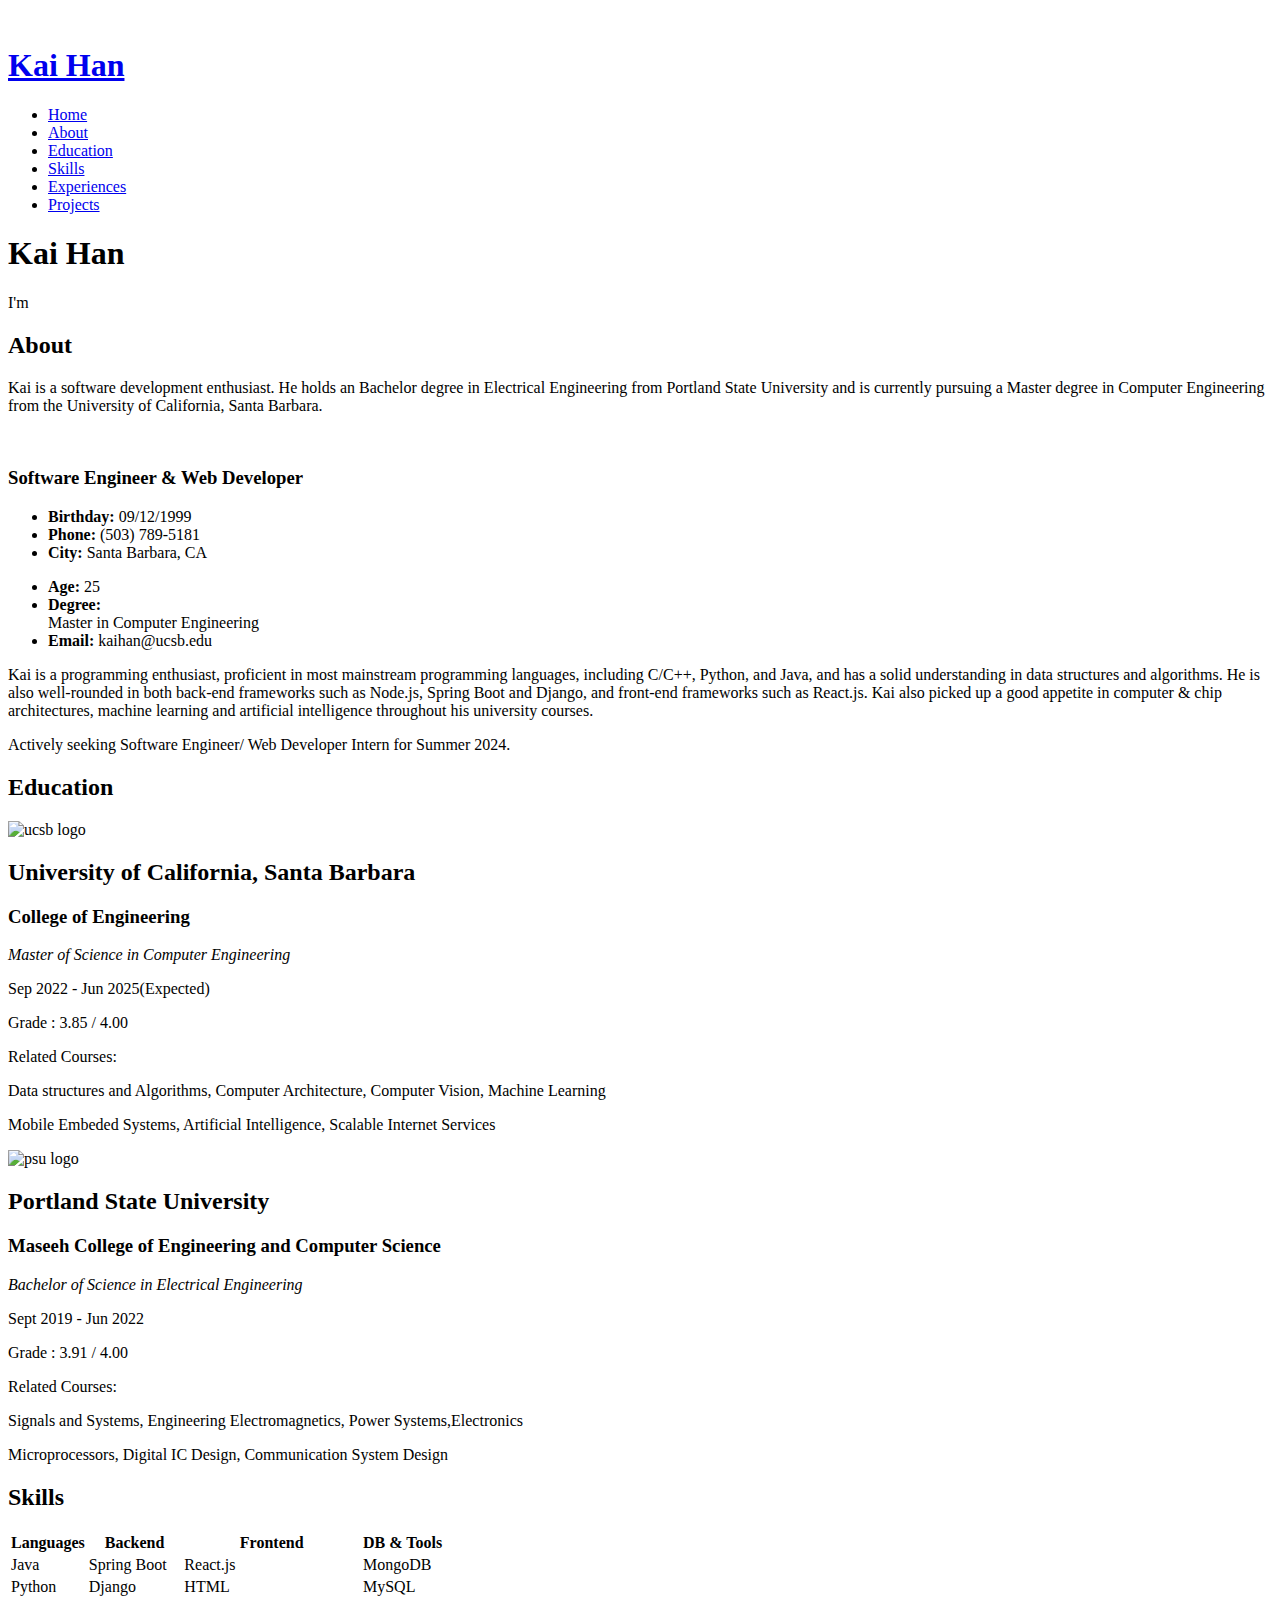
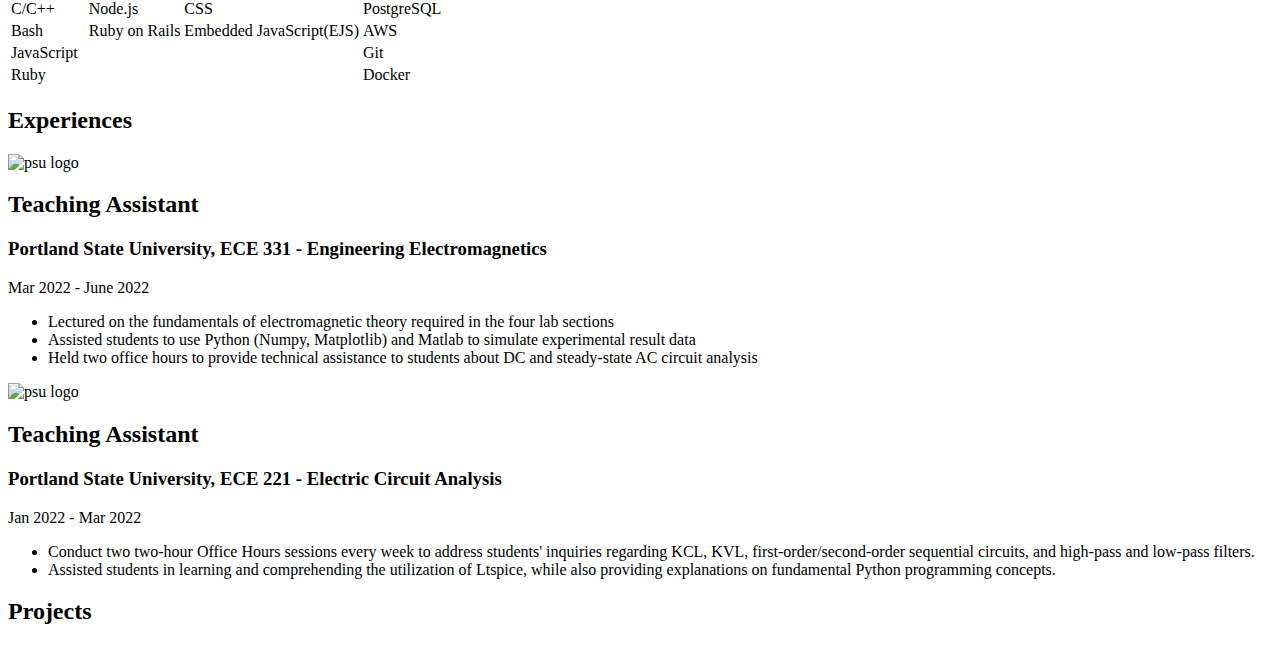
==== index.html @ 9e65b2bf "Add files via upload" ====
<!DOCTYPE html>
<html lang="en">

<head>
  <meta charset="utf-8">
  <meta content="width=device-width, initial-scale=1.0" name="viewport">

  <title>Kai Han Personal Page</title>
  <meta content="" name="description">
  <meta content="" name="keywords">

  <!-- Favicons -->
  <link href="assets/img/favicon.png" rel="icon">
  <link href="assets/img/apple-touch-icon.png" rel="apple-touch-icon">

  <!-- Google Fonts -->
  <link href="https://fonts.googleapis.com/css?family=Open+Sans:300,300i,400,400i,600,600i,700,700i|Raleway:300,300i,400,400i,500,500i,600,600i,700,700i|Poppins:300,300i,400,400i,500,500i,600,600i,700,700i" rel="stylesheet">

  <!-- Vendor CSS Files -->
  <link href="assets/vendor/aos/aos.css" rel="stylesheet">
  <link href="assets/vendor/bootstrap/css/bootstrap.min.css" rel="stylesheet">
  <link href="assets/vendor/bootstrap-icons/bootstrap-icons.css" rel="stylesheet">
  <link href="assets/vendor/boxicons/css/boxicons.min.css" rel="stylesheet">
  <link href="assets/vendor/glightbox/css/glightbox.min.css" rel="stylesheet">
  <link href="assets/vendor/swiper/swiper-bundle.min.css" rel="stylesheet">

  <!-- Template Main CSS File -->
  <link href="assets/css/style.css" rel="stylesheet">

  <!-- =======================================================
  * Template Name: iPortfolio
  * Updated: Sep 18 2023 with Bootstrap v5.3.2
  * Template URL: https://bootstrapmade.com/iportfolio-bootstrap-portfolio-websites-template/
  * Author: BootstrapMade.com
  * License: https://bootstrapmade.com/license/
  ======================================================== -->
</head>

<body>

  <!-- ======= Mobile nav toggle button ======= -->
  <i class="bi bi-list mobile-nav-toggle d-xl-none"></i>

  <!-- ======= Header ======= -->
  <header id="header">
    <div class="d-flex flex-column">

      <div class="profile">
        <img src="assets/img/personal_photo.png" alt="" class="img-fluid rounded-circle">
        <h1 class="text-light"><a href="index.html">Kai Han</a></h1>
      </div>

      <nav id="navbar" class="nav-menu navbar">
        <ul>
          <li><a href="#hero" class="nav-link scrollto active"><i class="bx bx-home"></i> <span>Home</span></a></li>
          <li><a href="#about" class="nav-link scrollto"><i class="bx bx-user"></i> <span>About</span></a></li>
          <li><a href="#Education" class="nav-link scrollto"><i class="bx bx-file-blank"></i> <span>Education</span></a></li>
          <li><a href="#Skills" class="nav-link scrollto"><i class="bx bx-book-content"></i> <span>Skills</span></a></li>
          <li><a href="#Experiences" class="nav-link scrollto"><i class="bx bx-server"></i> <span>Experiences</span></a></li>
          <li><a href="#Projects" class="nav-link scrollto"><i class="bx bx-envelope"></i> <span>Projects</span></a></li>
        </ul>
      </nav><!-- .nav-menu -->
    </div>
  </header><!-- End Header -->

  <!-- ======= Hero Section ======= -->
  <section id="hero" class="d-flex flex-column justify-content-center align-items-center">
    <div class="hero-container" data-aos="fade-in">
      <h1>Kai Han</h1>
      <p>I'm <span class="typed" data-typed-items="Software Developer, Basketball Enthusiast, Designer"></span></p>
    </div>
  </section><!-- End Hero -->

  <main id="main">

    <!-- ======= About Section ======= -->
    <section id="about" class="about">
      <div class="container">

        <div class="section-title">
          <h2>About</h2>
          <p>Kai is a software development enthusiast. He holds an Bachelor degree in Electrical Engineering from Portland State University and is currently pursuing a Master degree in Computer Engineering from the University of California, Santa Barbara.</p>
        </div>

        <div class="row">
          <div class="col-lg-4" data-aos="fade-right">
            <img src="assets/img/personal_photo.png" class="img-fluid" alt="">
          </div>
          <div class="col-lg-8 pt-4 pt-lg-0 content" data-aos="fade-left">
            <h3>Software Engineer &amp; Web Developer</h3>
            <div class="row">
              <div class="col-lg-6">
                <ul>
                  <li><i class="bi bi-chevron-right"></i> <strong>Birthday:</strong> <span>09/12/1999</span></li>
                  <li><i class="bi bi-chevron-right"></i> <strong>Phone:</strong> <span>(503) 789-5181</span></li>
                  <li><i class="bi bi-chevron-right"></i> <strong>City:</strong> <span>Santa Barbara, CA</span></li>
                </ul>
              </div>
              <div class="col-lg-6">
                <ul>
                  <li><i class="bi bi-chevron-right"></i> <strong>Age:</strong> <span>25</span></li>
                  <li><i class="bi bi-chevron-right"></i> <strong>Degree:</strong> <br> <span>Master in Computer Engineering</span></li>
                  <li><i class="bi bi-chevron-right"></i> <strong>Email:</strong> <span>kaihan@ucsb.edu</span></li>
                </ul>
              </div>
            </div>
            <p>
              Kai is a programming enthusiast, proficient in most mainstream programming languages, including C/C++, Python, and Java, and has a solid understanding in data structures and algorithms. He is also well-rounded in both back-end frameworks such as Node.js, Spring Boot and Django, and front-end frameworks such as React.js. Kai also picked up a good appetite in computer & chip architectures, machine learning and artificial intelligence throughout his university courses. 
            </p>
            <p>
              Actively seeking Software Engineer/ Web Developer Intern for Summer 2024.
            </p>
          </div>
        </div>

      </div>  
    </section><!-- End About Section -->



    <!-- ======= Resume Section ======= -->
    <section id="Education" class="Education">
      <div class="container">

        <div class="section-title">
          <h2>Education</h2>
          <section>
            <div class="school">
              <img alt="ucsb logo" src="assets/img/ucsb.png">
              <div>
                <h2> University of California, Santa Barbara </h2>
                <h3> College of Engineering</h3>
                <p><i>Master of Science in Computer Engineering</i></p>
                <p> Sep 2022 - Jun 2025(Expected) </p>
                <p> Grade : 3.85 / 4.00</p>
                <p>Related Courses:</p>
                <p>Data structures and Algorithms, Computer Architecture, Computer Vision, Machine Learning</p>
                <p>Mobile Embeded Systems, Artificial Intelligence, Scalable Internet Services</p>
              </div>
            </div>
            <div class="school">
              <img alt="psu logo" src="assets/img/Portland_State_University_seal.svg.png">
              <div>
                <h2> Portland State University</h2>
                <h3>Maseeh College of Engineering and Computer Science</h3>

                <p><i>Bachelor of Science in Electrical Engineering</i></p>
                <p> Sept 2019 - Jun 2022 </p>
                <p> Grade : 3.91 / 4.00</p>
                <p>Related Courses:</p>
                <p>Signals and Systems, Engineering Electromagnetics, Power Systems,Electronics</p>
                <p>Microprocessors, Digital IC Design, Communication System Design</p>
              </div>
            </div>
          </section>
        </section>
        </div>

        <div class="row">
          <div class="col-lg-6" data-aos="fade-up">
            
          </div>
        </div>

      </div>
    </section><!-- End Resume Section -->

    <!-- ======= Portfolio Section ======= -->
    <section id="Skills" class="portfolio section-bg">
      <div class="container">

        <div class="section-title">
          <h2>Skills</h2>
          <section>
            <table class="skills-table">
              <tr>
                  <th>Languages</th>
                  <th>Backend</th>
                  <th>Frontend</th>
                  <th>DB & Tools</th>
              </tr>
              <tr>
                  <td>Java</td>
                  <td>Spring Boot</td>
                  <td>React.js</td>
                  <td>MongoDB</td>
              </tr>
              <tr>
                <td>Python</td>
                <td>Django</td>
                <td>HTML</td>
                <td>MySQL</td>
            </tr>
            <tr>
              <td>C/C++</td>
              <td>Node.js</td>
              <td>CSS</td>
              <td>PostgreSQL</td>
             </tr>
             <tr>
              <td>Bash</td>
              <td>Ruby on Rails</td>
              <td>Embedded JavaScript(EJS)</td>
              <td>AWS</td>
             </tr>
             <tr>
              <td>JavaScript</td>
              <td></td>
              <td></td>
              <td>Git</td>
             </tr>
             <tr>
              <td>Ruby</td>
              <td></td>
              <td></td>
              <td>Docker</td>
             </tr>
          </table>
          </section>
        </div>

        

      </div>
    </section><!-- End Portfolio Section -->

    <!-- ======= Services Section ======= -->
    <section id="Experiences" class="services">
      <div class="container">

        <div class="section-title">
          <h2>Experiences </h2>
          <section>
            <div class="experience">
              <img alt="psu logo" src="assets/img/Portland_State_University_seal.svg.png">
              <div>
                <h2> Teaching Assistant</h2>
                <h3> Portland State University, ECE 331 - Engineering Electromagnetics</h3>
                <p>  Mar 2022 - June 2022 </p>
                <ul>
                  <li>Lectured on the fundamentals of electromagnetic theory required in the four lab sections</li>
                  <li>Assisted students to use Python (Numpy, Matplotlib) and Matlab to simulate experimental result data</li>
                  <li>Held two office hours to provide technical assistance to students about DC and steady-state AC circuit analysis</li>
                </ul>
                
              </div>
            </div>


            <div class="experience">
              <img alt="psu logo" src="assets/img/Portland_State_University_seal.svg.png">
              <div>
                <h2> Teaching Assistant</h2>
                <h3> Portland State University, ECE 221 - Electric Circuit Analysis</h3>
                <p>  Jan 2022 - Mar 2022 </p>
                <ul>
                  <li>Conduct two two-hour Office Hours sessions every week to address students' inquiries regarding KCL, KVL, first-order/second-order sequential circuits, and high-pass and low-pass filters.</li>
                  <li>Assisted students in learning and comprehending the utilization of Ltspice, while also providing explanations on fundamental Python programming concepts.</li>
                </ul>
            </div>

              
            </div>
          </section>
        </div>
        

      </div>
    </section><!-- End Services Section -->


    <!-- ======= Contact Section ======= -->
    <section id="Projects" class="Projects">
      <div class="container">

        <div class="section-title">
          <h2>Projects</h2>
        </div>

      </div>
    </section><!-- End Contact Section -->

  </main><!-- End #main -->


  <a href="#" class="back-to-top d-flex align-items-center justify-content-center"><i class="bi bi-arrow-up-short"></i></a>

  <!-- Vendor JS Files -->
  <script src="assets/vendor/purecounter/purecounter_vanilla.js"></script>
  <script src="assets/vendor/aos/aos.js"></script>
  <script src="assets/vendor/bootstrap/js/bootstrap.bundle.min.js"></script>
  <script src="assets/vendor/glightbox/js/glightbox.min.js"></script>
  <script src="assets/vendor/isotope-layout/isotope.pkgd.min.js"></script>
  <script src="assets/vendor/swiper/swiper-bundle.min.js"></script>
  <script src="assets/vendor/typed.js/typed.umd.js"></script>
  <script src="assets/vendor/waypoints/noframework.waypoints.js"></script>
  <script src="assets/vendor/php-email-form/validate.js"></script>

  <!-- Template Main JS File -->
  <script src="assets/js/main.js"></script>

</body>

</html>
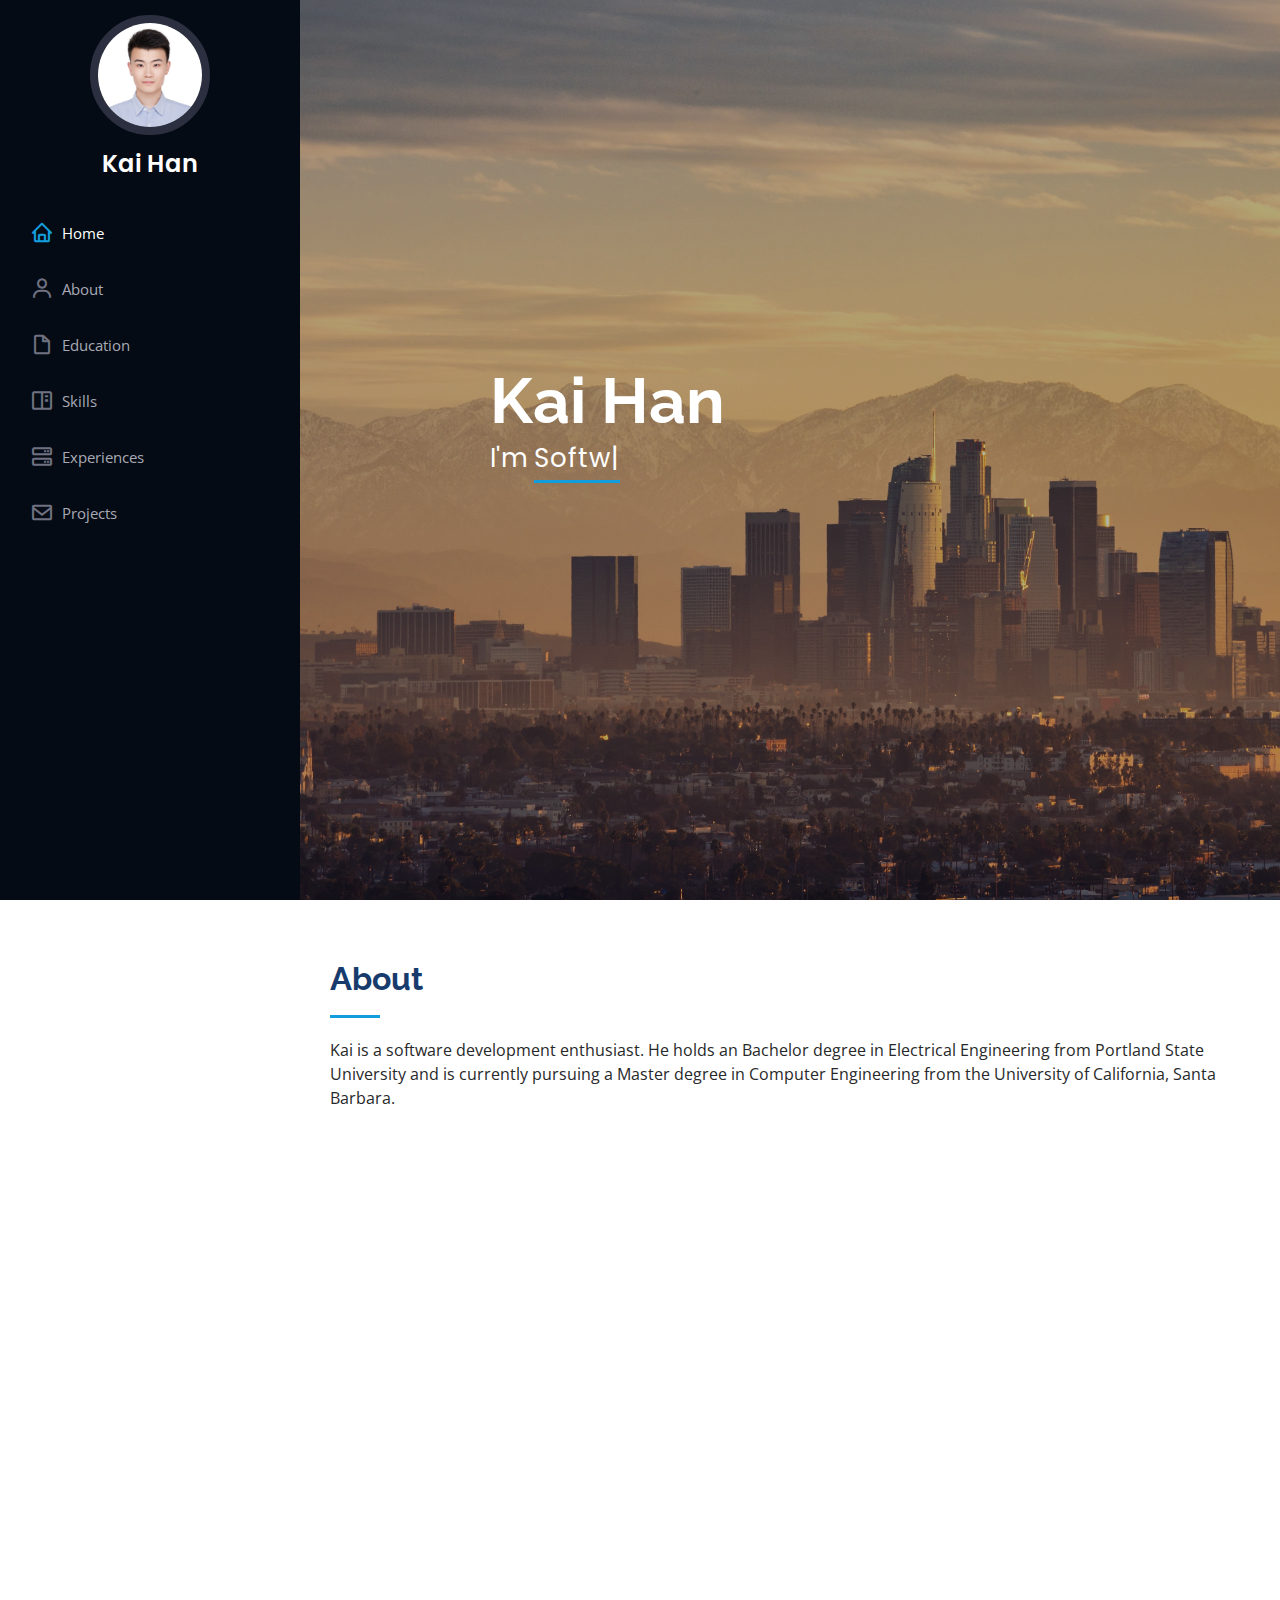
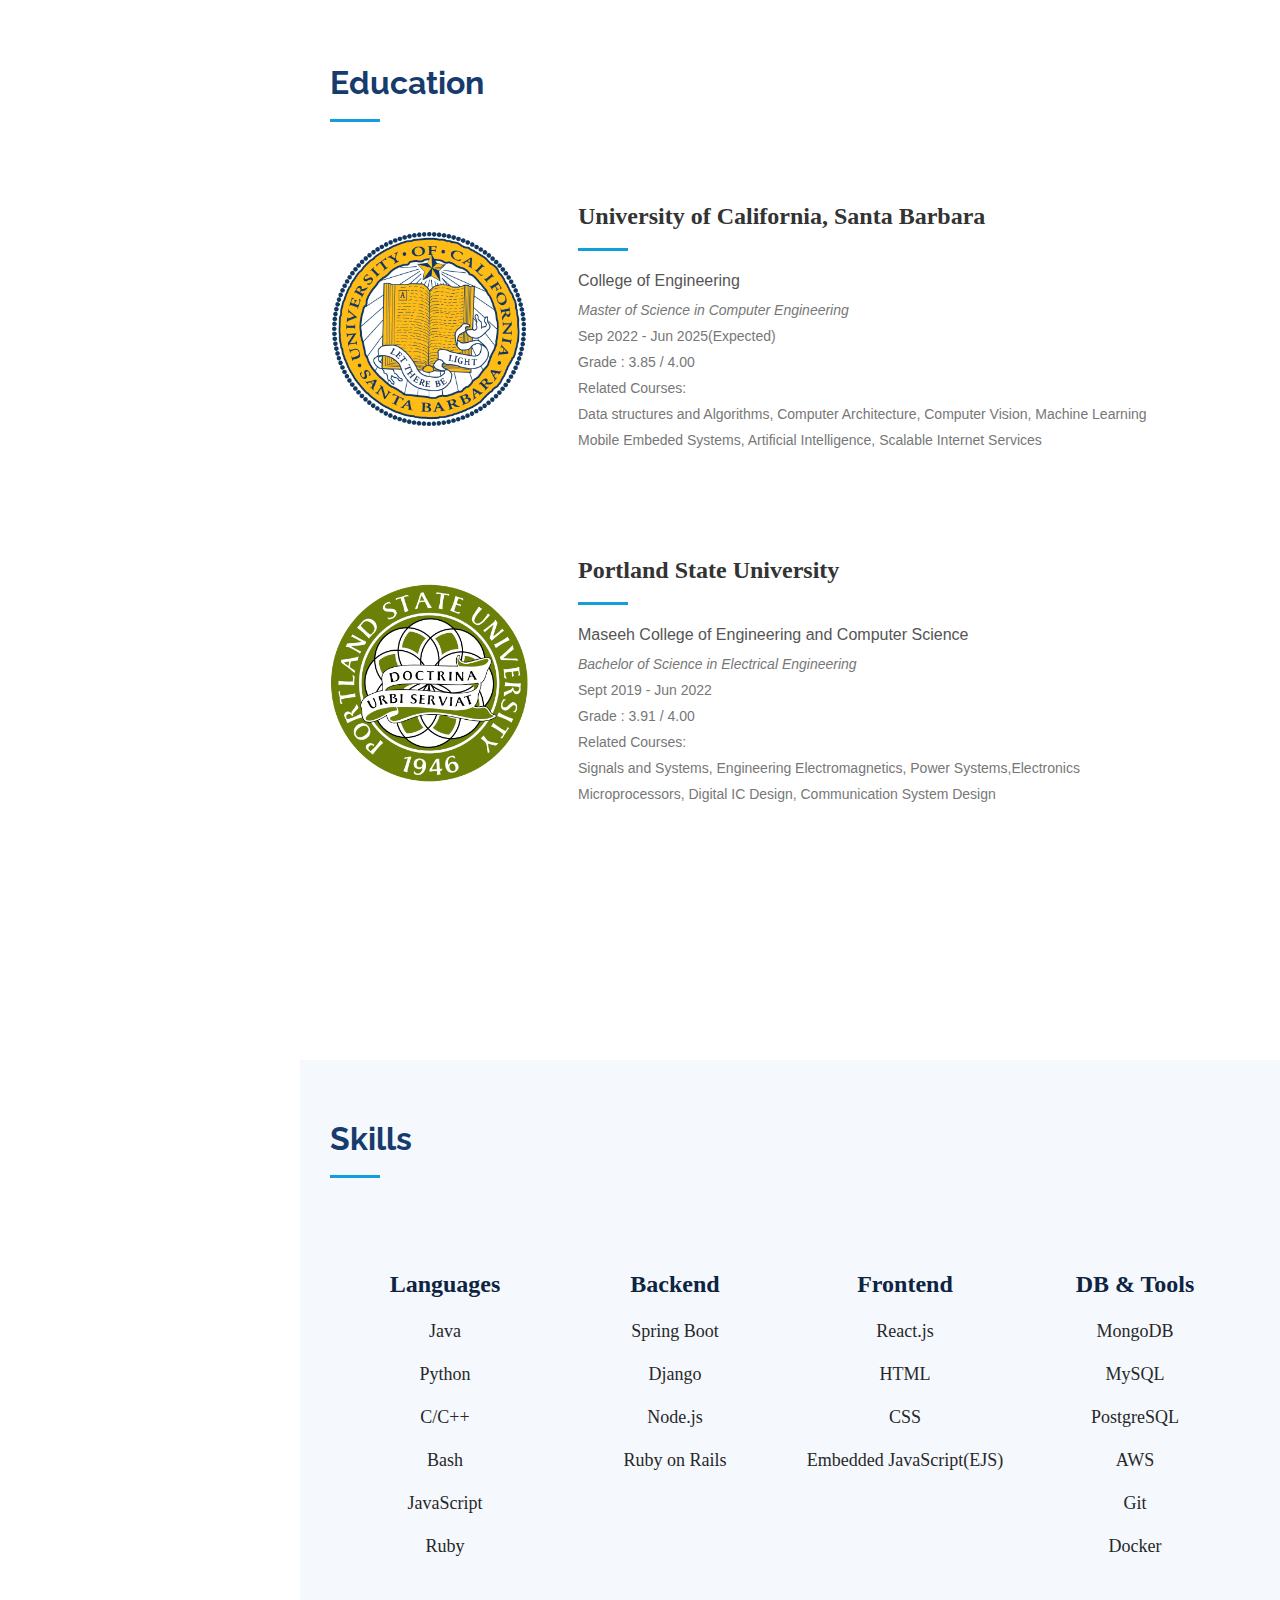
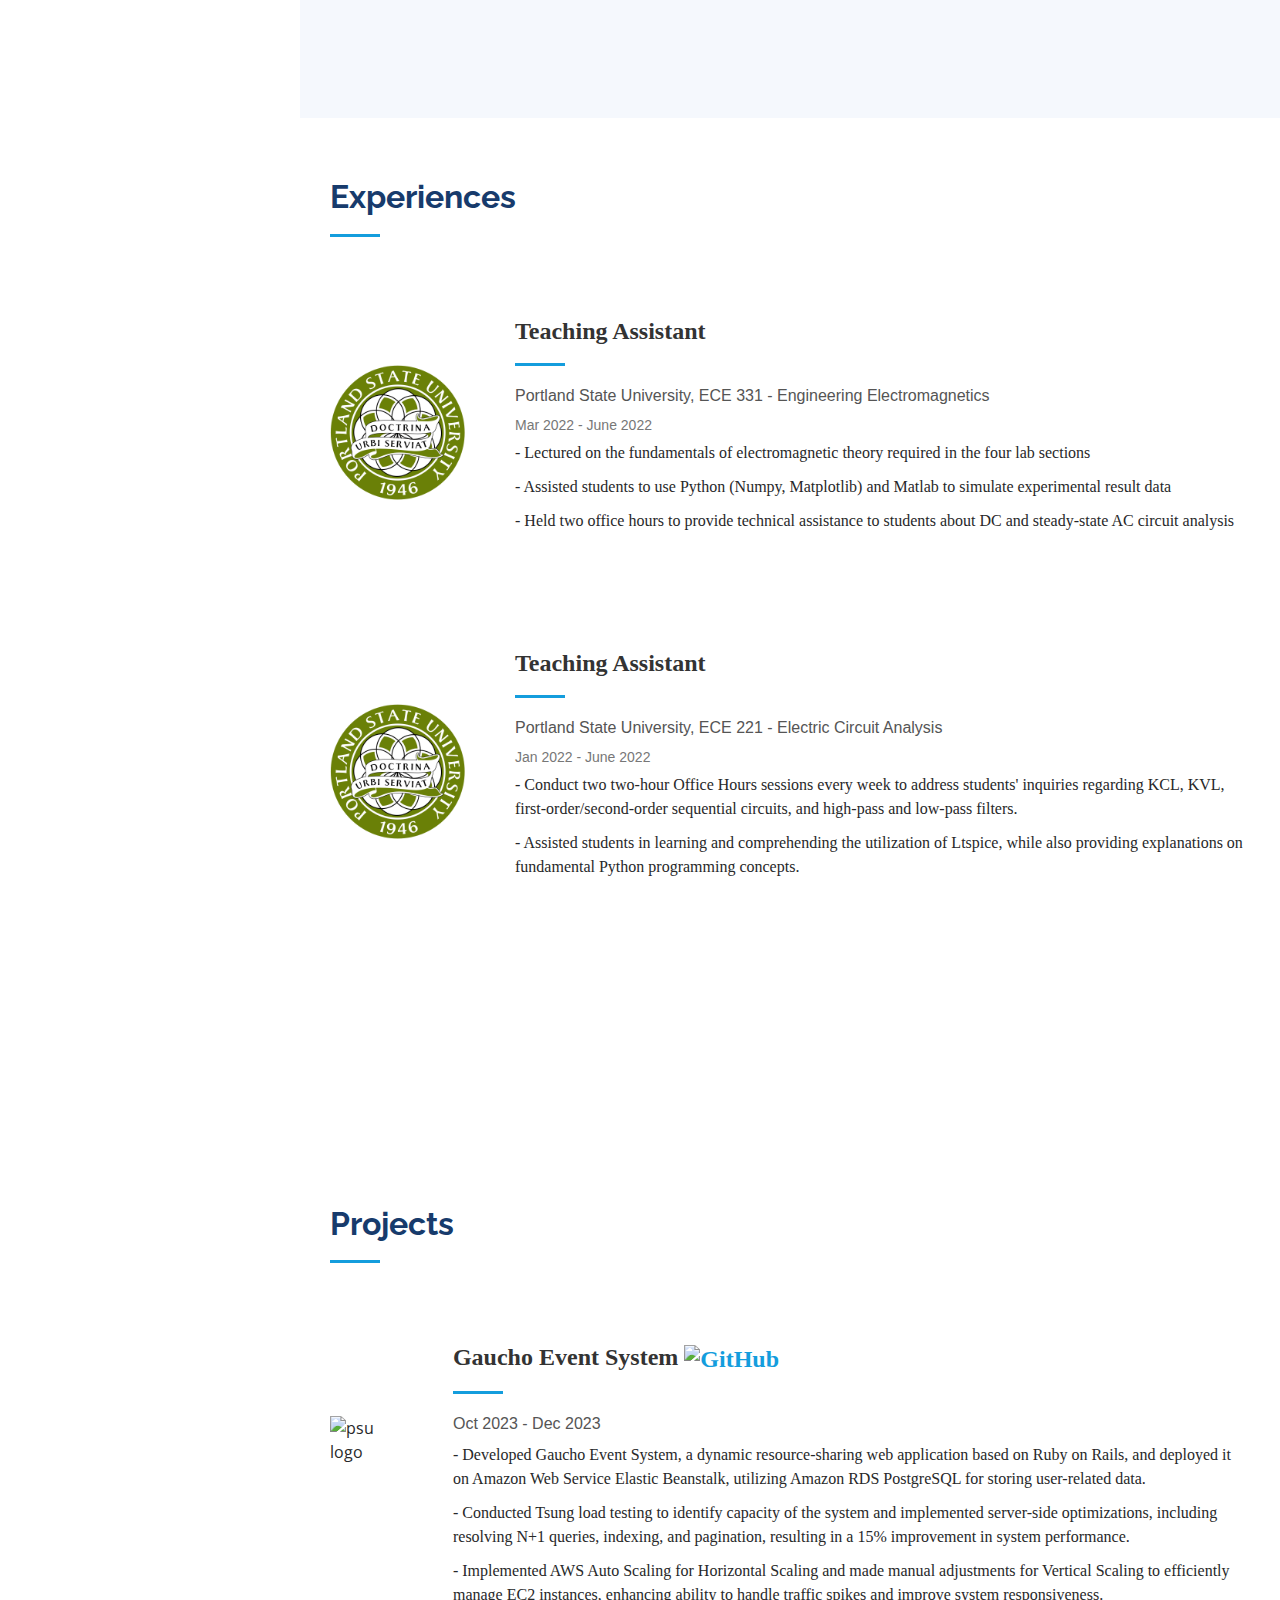
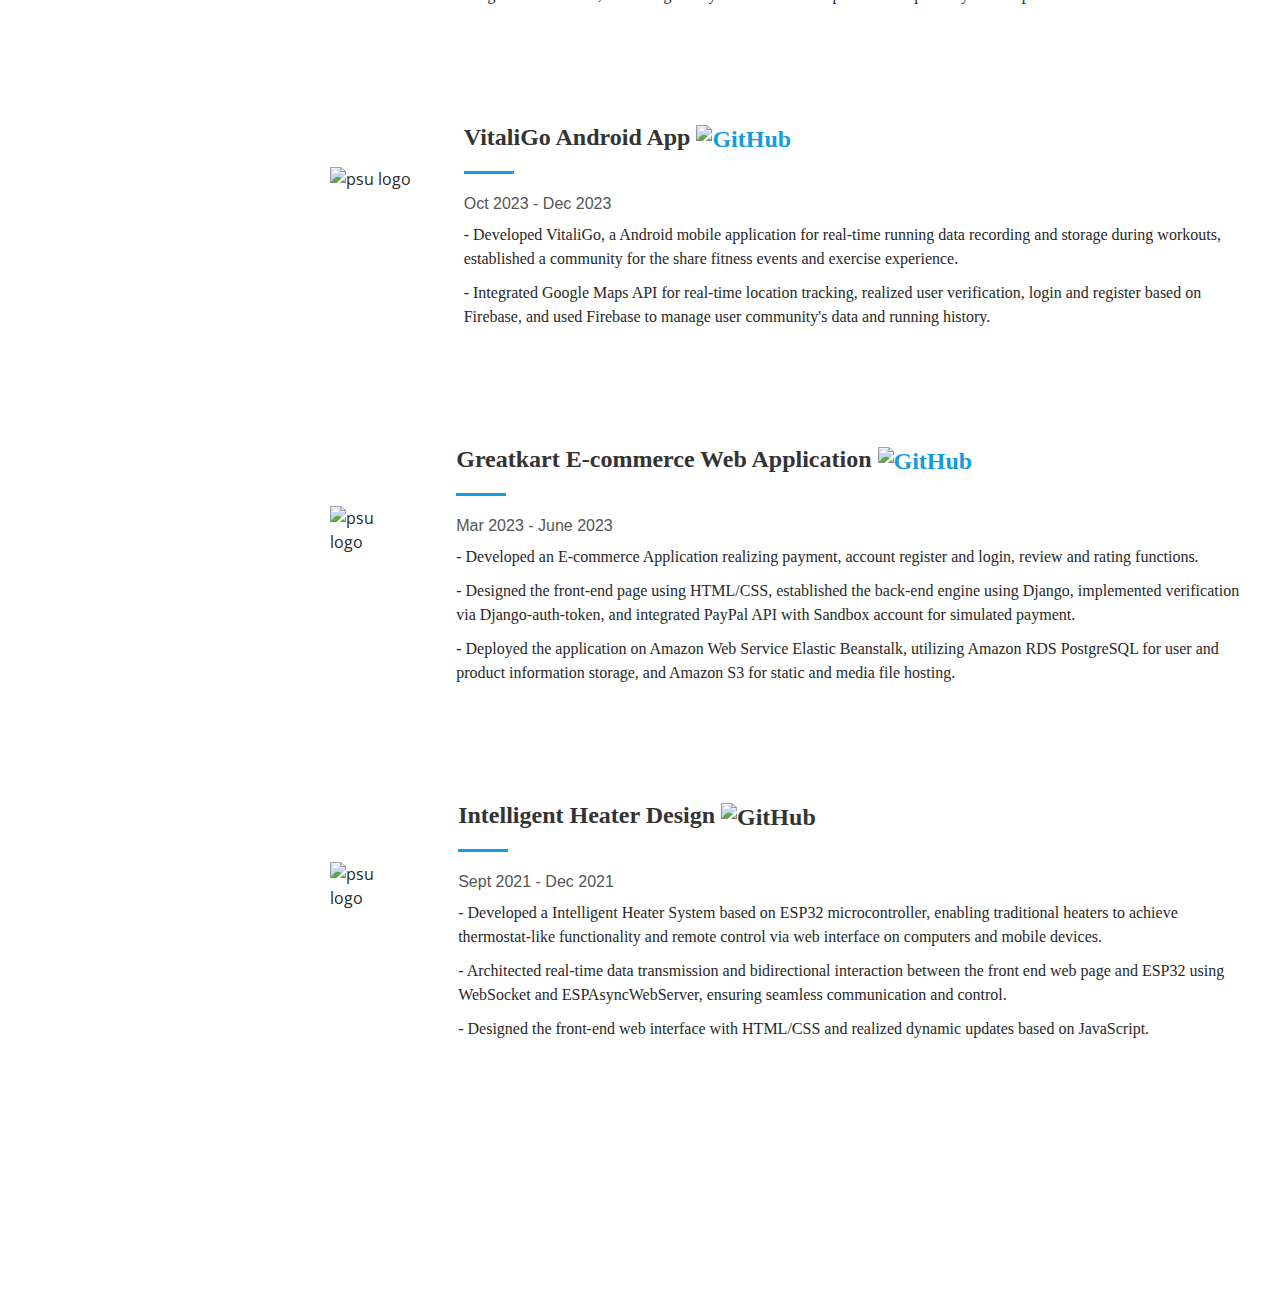
==== commit 35d158ec: "Update index.html" ====
--- a/index.html
+++ b/index.html
@@ -252,7 +252,7 @@
               <div>
                 <h2> Teaching Assistant</h2>
                 <h3> Portland State University, ECE 221 - Electric Circuit Analysis</h3>
-                <p>  Jan 2022 - Mar 2022 </p>
+                <p>  Jan 2022 - June 2022 </p>
                 <ul>
                   <li>Conduct two two-hour Office Hours sessions every week to address students' inquiries regarding KCL, KVL, first-order/second-order sequential circuits, and high-pass and low-pass filters.</li>
                   <li>Assisted students in learning and comprehending the utilization of Ltspice, while also providing explanations on fundamental Python programming concepts.</li>
@@ -273,9 +273,109 @@
     <section id="Projects" class="Projects">
       <div class="container">
 
-        <div class="section-title">
-          <h2>Projects</h2>
-        </div>
+
+          <div class="section-title">
+            <h2>Projects </h2>
+            <section>
+              <div class="experience">
+                <img alt="psu logo" src="assets/img/fullstackwebicon.png">
+                <div>
+                  <h2> Gaucho Event System
+                    <a href="https://github.com/SoloStage/Gaucho-Event-System" target="_blank">
+                      <img src="assets/img/githubicon.png" alt="GitHub" class="github-icon"/>
+                    </a>
+                  </h2>
+                  <h3> Oct 2023 - Dec 2023</h3>
+                  <ul>
+                    <li>
+                      Developed Gaucho Event System, a dynamic resource-sharing web application based on Ruby on Rails, and deployed it on Amazon Web Service Elastic Beanstalk, utilizing Amazon RDS PostgreSQL for storing user-related data.
+                    </li>
+                    <li>
+                      Conducted Tsung load testing to identify capacity of the system and implemented server-side optimizations, including resolving N+1 queries, indexing, and pagination, resulting in a 15% improvement in system performance.
+                    </li>
+                    <li>
+                      Implemented AWS Auto Scaling for Horizontal Scaling and made manual adjustments for Vertical Scaling to efficiently manage EC2 instances, enhancing ability to handle traffic spikes and improve system responsiveness.
+                    </li>
+                  </ul>
+                  
+                </div>
+              </div>
+  
+  
+              <div class="experience">
+                <img alt="psu logo" src="assets/img/andoroidicon.png">
+                <div>
+                  <h2> VitaliGo Android App
+                    <a href="https://github.com/SoloStage/VitaliGo-Android-APP" target="_blank">
+                      <img src="assets/img/githubicon.png" alt="GitHub" class="github-icon"/>
+                    </a>
+                  </h2>
+                  <h3>  Oct 2023 - Dec 2023 </h3>
+                  <ul>
+                    <li>
+                      Developed VitaliGo, a Android mobile application for real-time running data recording and storage during workouts, established a community for the share fitness events and exercise experience.
+                    </li>
+                    <li>
+                      Integrated Google Maps API for real-time location tracking, realized user verification, login and register based on Firebase, and used Firebase to manage user community's data and running history.
+                    </li>
+                  </ul>
+                  
+                </div>
+              </div>
+
+
+              <div class="experience">
+                <img alt="psu logo" src="assets/img/fullstackwebicon.png">
+                <div>
+                  <h2> Greatkart E-commerce Web Application
+                    <a href="https://github.com/SoloStage/Greatkart-Fullstack-E-commerce-Website" target="_blank">
+                      <img src="assets/img/githubicon.png" alt="GitHub" class="github-icon"/>
+                    </a>
+                  </h2>
+                  <h3> Mar 2023 - June 2023</h3>
+                  <ul>
+                    <li>
+                      Developed an E-commerce Application realizing payment, account register and login, review and rating functions.
+                    </li>
+                    <li>
+                      Designed the front-end page using HTML/CSS, established the back-end engine using Django, implemented verification via Django-auth-token, and integrated PayPal API with Sandbox account for simulated payment.
+                    </li>
+                    <li>
+                      Deployed the application on Amazon Web Service Elastic Beanstalk, utilizing Amazon RDS PostgreSQL for user and product information storage, and Amazon S3 for static and media file hosting.
+                    </li>
+                  </ul>
+                  
+                </div>
+              </div>
+
+
+              <div class="experience">
+                <img alt="psu logo" src="assets/img/ioticon.png">
+                <div>
+                  <h2> Intelligent Heater Design
+                    <img src="assets/img/githubicon.png" alt="GitHub" class="github-icon"/>
+                  </h2>
+                  <h3> Sept 2021 - Dec 2021</h3>
+                  <ul>
+                    <li>
+                      Developed a Intelligent Heater System based on ESP32 microcontroller, enabling traditional heaters to achieve thermostat-like functionality and remote control via web interface on computers and mobile devices.
+                    </li>
+                    <li>
+                      Architected real-time data transmission and bidirectional interaction between the front end web page and ESP32 using WebSocket and ESPAsyncWebServer, ensuring seamless communication and control.
+                    </li>
+                    <li>
+                      Designed the front-end web interface with HTML/CSS and realized dynamic updates based on JavaScript.
+                    </li>
+                  </ul>
+                  
+                </div>
+              </div>
+
+
+            </section>
+          </div>
+          
+  
 
       </div>
     </section><!-- End Contact Section -->
@@ -301,4 +401,4 @@
 
 </body>
 
-</html>+</html>
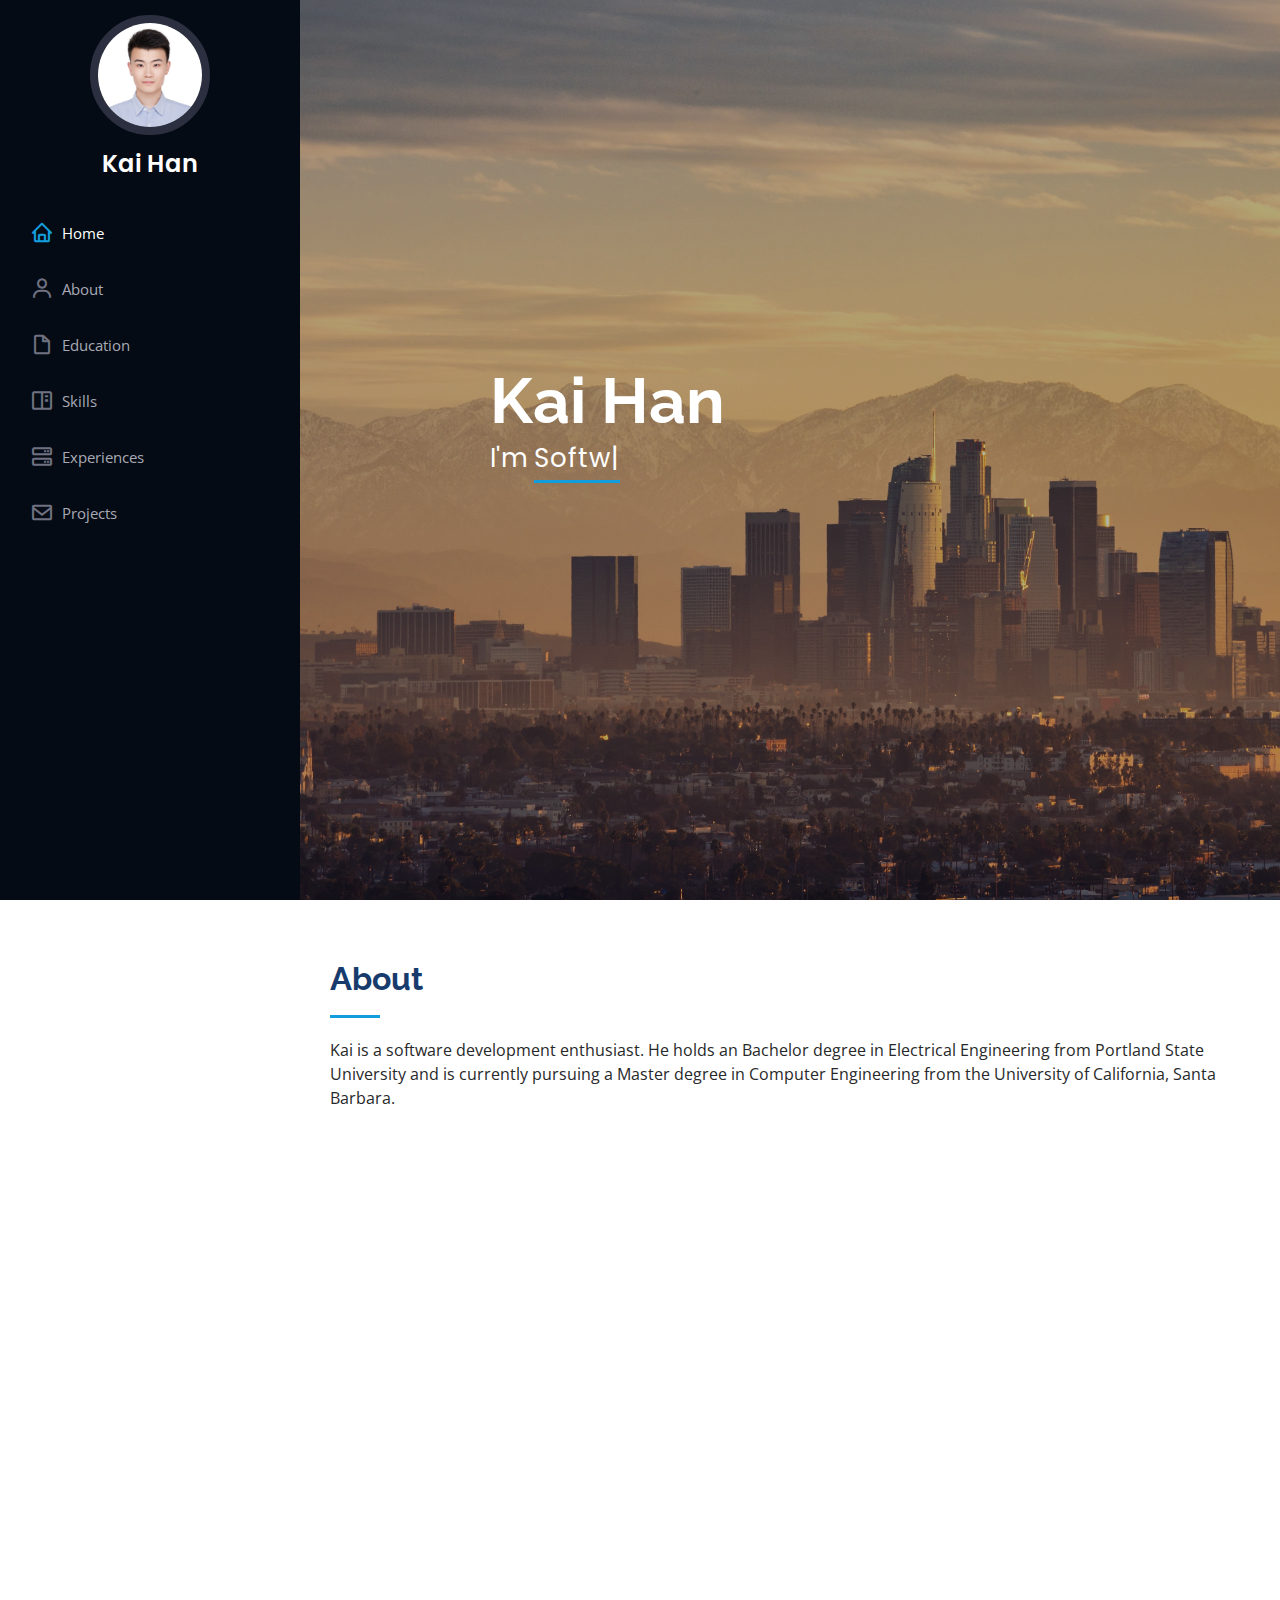
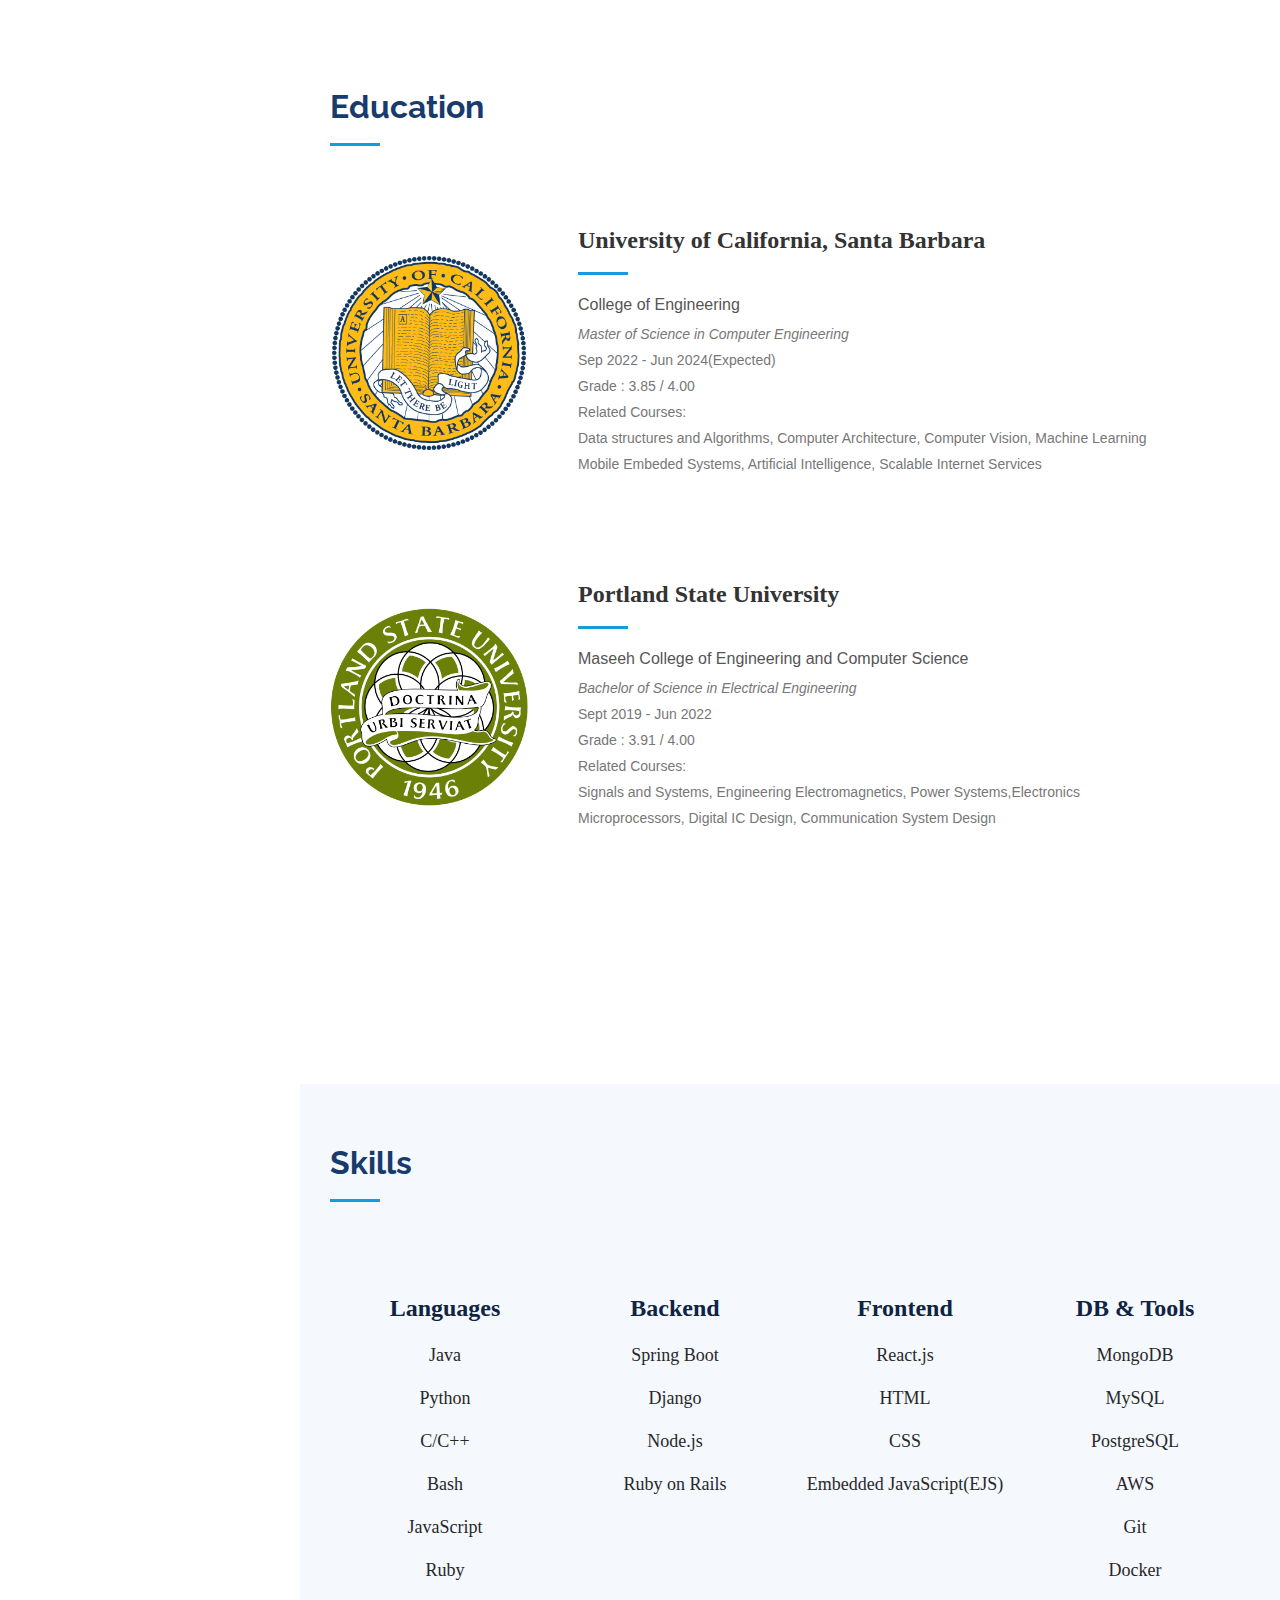
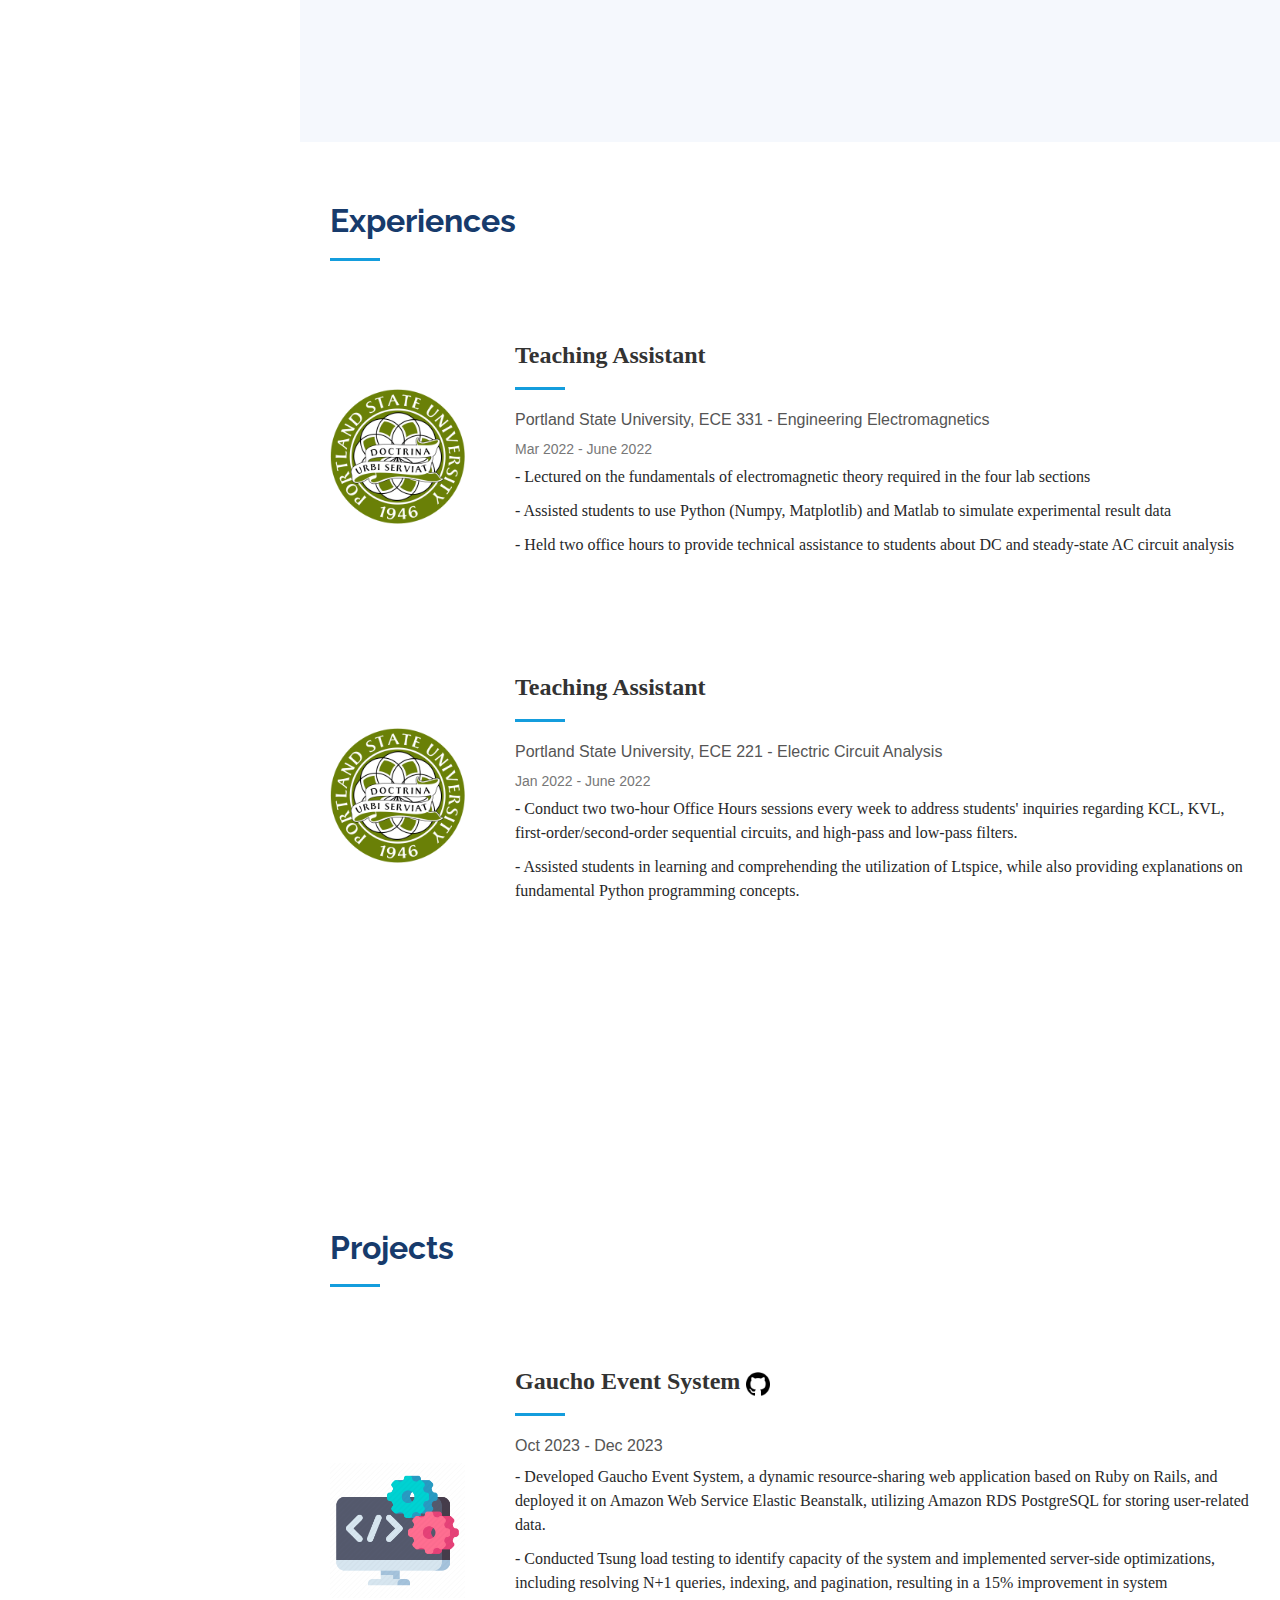
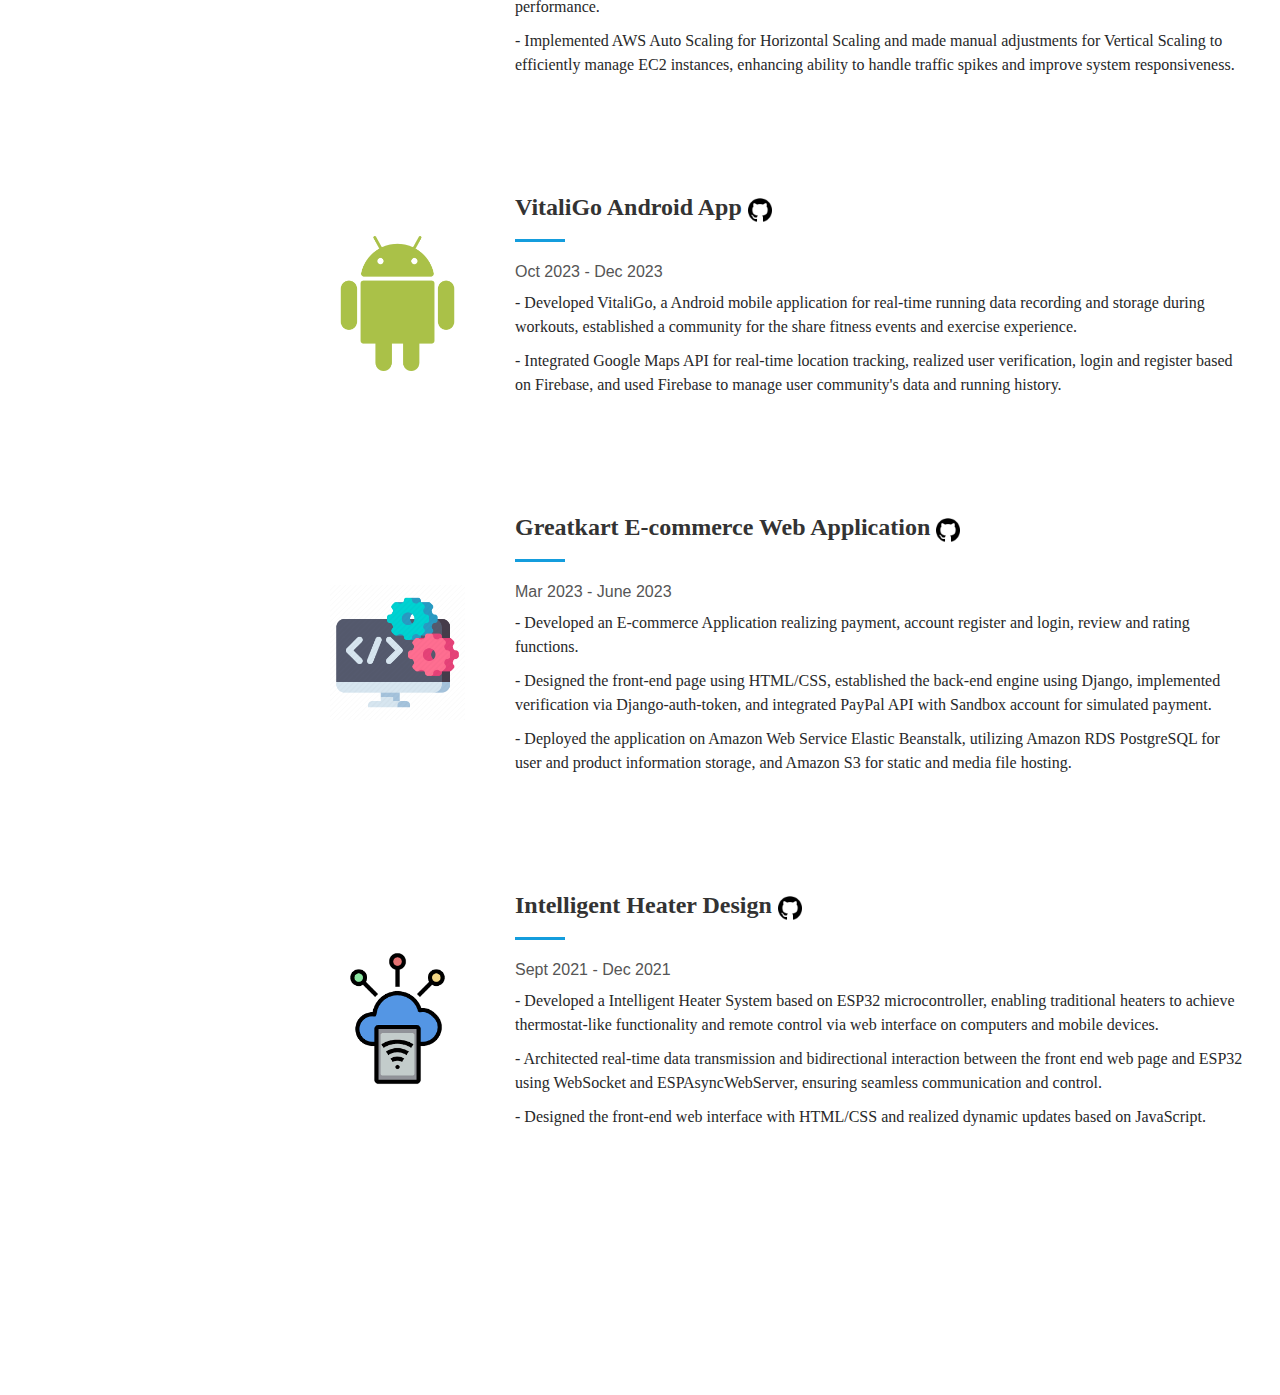
==== commit b4211ddd: "Update index.html" ====
--- a/index.html
+++ b/index.html
@@ -108,7 +108,7 @@
               Kai is a programming enthusiast, proficient in most mainstream programming languages, including C/C++, Python, and Java, and has a solid understanding in data structures and algorithms. He is also well-rounded in both back-end frameworks such as Node.js, Spring Boot and Django, and front-end frameworks such as React.js. Kai also picked up a good appetite in computer & chip architectures, machine learning and artificial intelligence throughout his university courses. 
             </p>
             <p>
-              Actively seeking Software Engineer/ Web Developer Intern for Summer 2024.
+              Actively seeking Software Engineer/ Web Developer Intern/Full time Position for Summer 2024.
             </p>
           </div>
         </div>
@@ -131,7 +131,7 @@
                 <h2> University of California, Santa Barbara </h2>
                 <h3> College of Engineering</h3>
                 <p><i>Master of Science in Computer Engineering</i></p>
-                <p> Sep 2022 - Jun 2025(Expected) </p>
+                <p> Sep 2022 - Jun 2024(Expected) </p>
                 <p> Grade : 3.85 / 4.00</p>
                 <p>Related Courses:</p>
                 <p>Data structures and Algorithms, Computer Architecture, Computer Vision, Machine Learning</p>
--- a/assets/css/style.css
+++ b/assets/css/style.css
@@ -1168,4 +1168,9 @@
 .experience ul li {
   font-family: Georgia, serif;
   margin-bottom: 10px; /* 增加行与行之间的间距，可以根据需要调整值 */
-}+}
+
+.github-icon {
+  width: 24px;  /* 或者您想要的任何尺寸 */
+  height: auto; /* 保持图标的纵横比 */
+}
